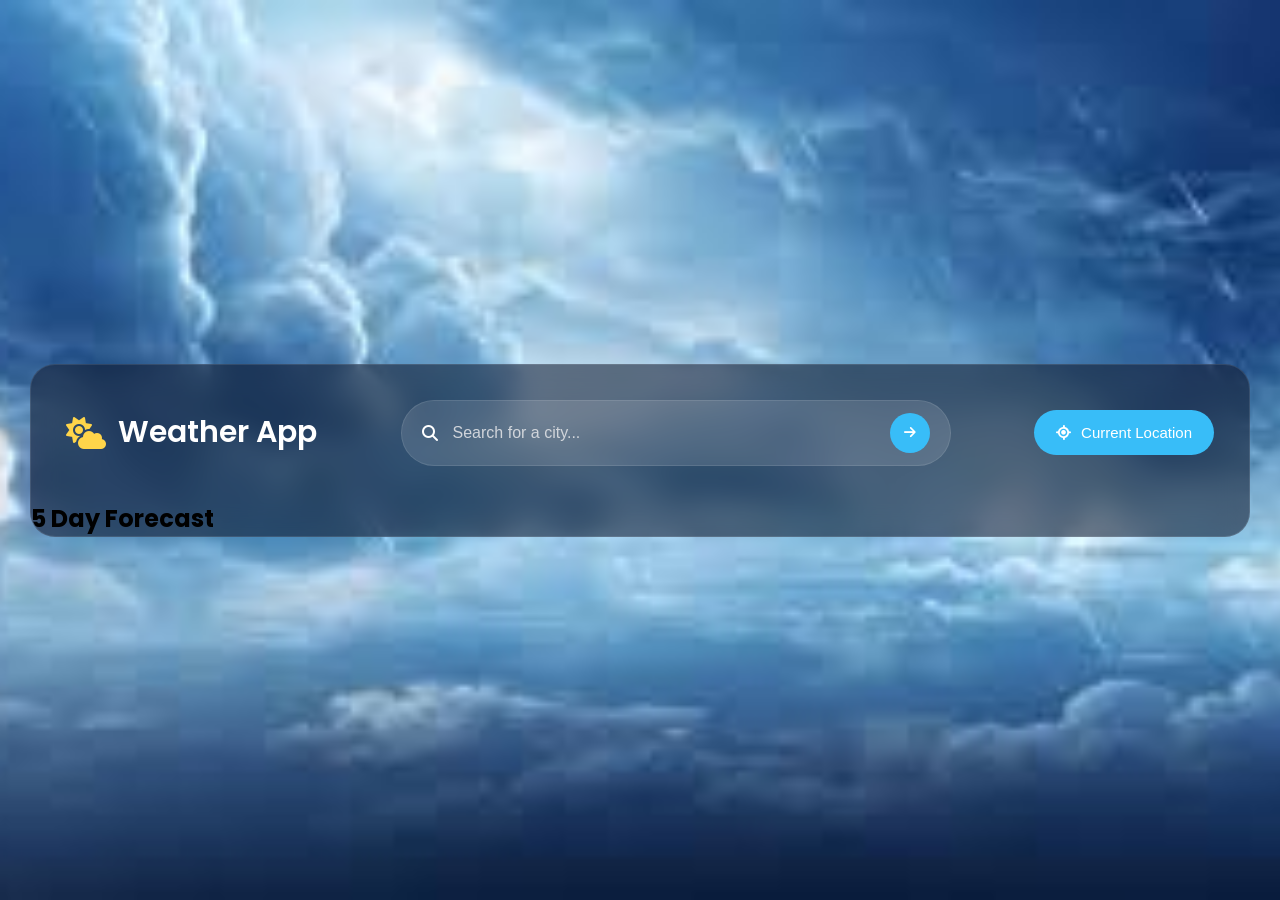
==== css/index.html @ 85463c0c "feat: build responsive navbar UI" ====
<!DOCTYPE html>
<html lang="en">

<head>
    <meta charset="UTF-8">
    <meta name="viewport" content="width=device-width, initial-scale=1.0">
    <title>Weather Application</title>

    <!-- Fonts -->
    <link rel="preconnect" href="https://fonts.googleapis.com">

    <link rel="preconnect" href="https://fonts.gstatic.com" crossorigin>

    <link href="https://fonts.googleapis.com/css2?family=Poppins:wght@300;400;500;600;700&display=swap"
        rel="stylesheet">

    <!-- Icons -->
    <link rel="stylesheet" href="https://cdnjs.cloudflare.com/ajax/libs/font-awesome/6.7.2/css/all.min.css">

    <link rel="stylesheet" href="./style.css">
    <link rel="stylesheet" href="./responsive.css">
</head>

<body>

    <div class="app">

        <!-- Hero Section -->
        <section class="hero">

            <!-- Navigation -->
            <nav class="navbar">

                <!-- Logo -->
                <div class="logo">
                    <i class="fa-solid fa-cloud-sun"></i>
                    <h2>Weather App</h2>
                </div>
                <!-- Search Box -->
                <div class="search-box">
                    <i class="fa-solid fa-magnifying-glass"></i>

                    <input type="text" placeholder="Search for a city..." id="search-input">

                    <button id="search-btn">
                        <i class="fa-solid fa-arrow-right"></i>
                    </button>
                </div>
                <!-- Current Location Button -->
                <button class="location-btn">
                    <i class="fa-solid fa-location-crosshairs"></i>
                    Current Location
                </button>
            </nav>

            <!-- Weather Content -->

            <div class="weather-content">

                <!-- Left Side -->
                <!-- City -->
                <!-- Date -->
                <!-- Temperature -->
                <!-- Weather Icon -->
                <!-- Weather Description -->
                <!-- Feels Like -->

            </div>

            <!-- Weather Details -->

            <div class="weather-details">

                <!-- Humidity -->

                <!-- Wind -->

                <!-- Pressure -->

                <!-- Visibility -->

                <!-- Sunrise -->

                <!-- Sunset -->

            </div>

        </section>

        <!-- Forecast -->

        <section class="forecast">

            <h2>5 Day Forecast</h2>

            <div class="forecast-container">

                <!-- Forecast Cards -->

            </div>

        </section>

        <!-- Footer -->

        <footer>

            <!-- Recent Searches -->

            <!-- Credits -->

        </footer>

    </div>


    <script type="module" src="/js/app.js"></script>
    <script src="/js/api.js"></script>
    <script src="/js/ui.js"></script>
    <script src="/js/utils.js"></script>

</body>

</html>
---- css/style.css ----
/* CSS Ordering

1. Reset

2. Variables

3. Body

4. App Container

5. Navbar

6. Hero Section

7. Search Bar

8. Weather Card

9. Weather Details

10. Forecast

11. Footer

12. Animations */

:root {
    --primary: #0f172a;
    --secondary: #1e293b;
    --accent: #38bdf8;
    --text: #ffffff;
    --text-light: #d1d5db;
    --card: rgba(255, 255, 255, .12);
    --border: rgba(255, 255, 255, .15);
}

* {
    margin: 0;
    padding: 0;
    box-sizing: border-box;
}

html {
    scroll-behavior: smooth;
}

body {
    font-family: 'Poppins', sans-serif;
    min-height: 100vh;
    background: url("../assets/images/default-bg.jpg");
    background-size: cover;
    background-position: center;
    display: flex;
    justify-content: center;
    align-items: center;
    padding: 30px;
}

.app{
    width:100%;
    max-width:1400px;
    background:rgba(15,23,42,.55);
    backdrop-filter:blur(14px);
    border-radius:25px;
    overflow:hidden;
    border:1px solid rgba(255,255,255,.1);
}

.hero{
    padding:35px;
}

.navbar{
    display:flex;
    justify-content:space-between;
    align-items:center;
    gap:20px;
}

.logo{
    display:flex;
    align-items:center;
    gap:12px;
    color:white;
}

.logo i{
    font-size:32px;
    color:#FFD54A;
}

.logo h2{
    font-size:30px;
    font-weight:600;
}

.search-box{
    flex:1;
    max-width:550px;
    display:flex;
    align-items:center;
    gap:15px;
    background:rgba(255,255,255,.12);
    border:1px solid rgba(255,255,255,.1);
    border-radius:50px;
    padding:12px 20px;
}

.search-box i{
    color:white;
}

.search-box input{
    flex:1;
    background:transparent;
    border:none;
    outline:none;
    color:white;
    font-size:16px;
}

.search-box input::placeholder{
    color:#d1d5db;
}

#search-btn{
    width:40px;
    height:40px;
    border-radius:50%;
    border:none;
    cursor:pointer;
    background:#38bdf8;
    color:white;
    transition:.3s;
}

#search-btn:hover{
    transform:scale(1.08);
}

.location-btn{
    border:none;
    padding:14px 22px;
    border-radius:50px;
    background:#38bdf8;
    color:white;
    font-size:15px;
    cursor:pointer;
    display:flex;
    align-items:center;
    gap:10px;
    transition:.3s;
}

.location-btn:hover{
    transform:translateY(-2px);
}
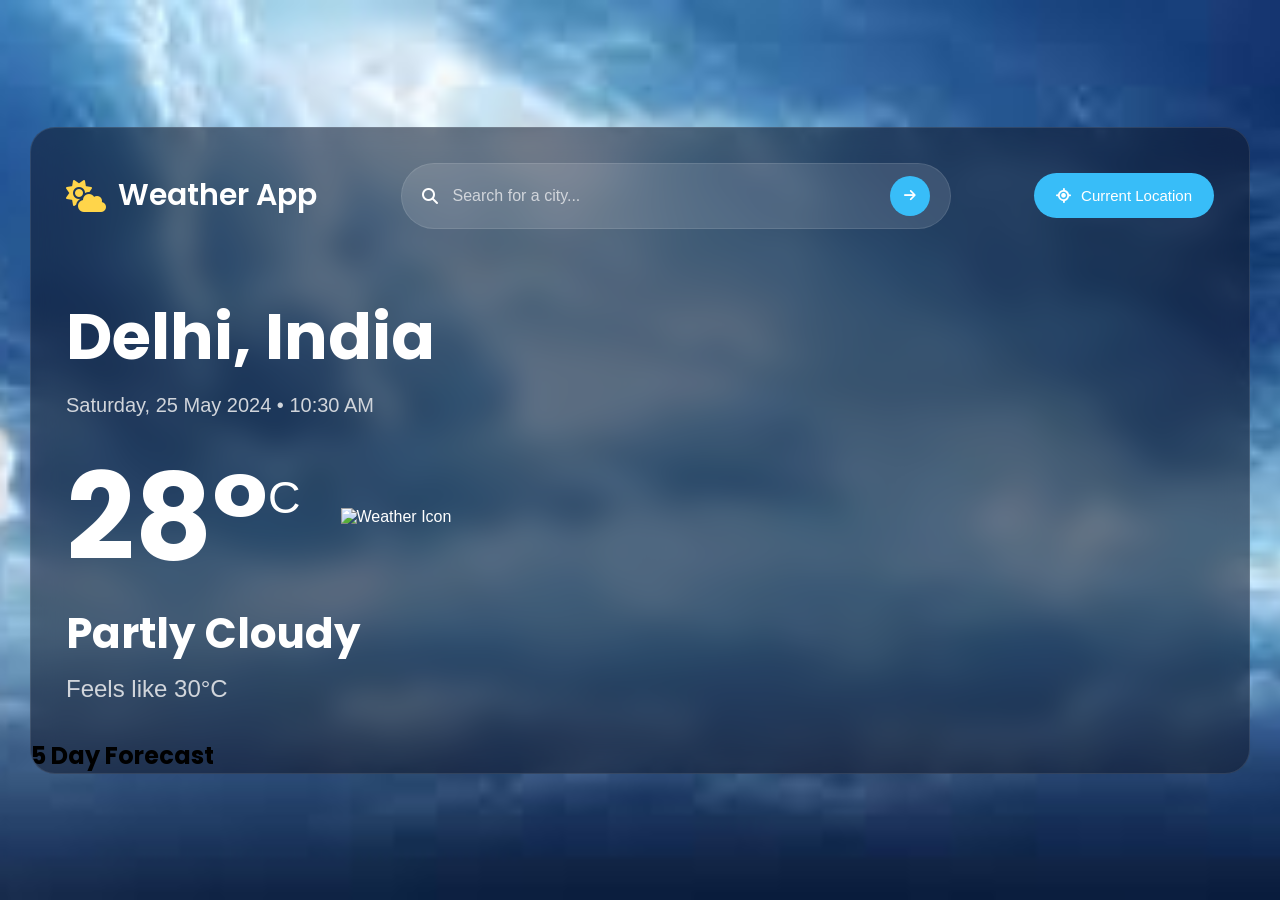
==== commit 5380e85c: "feat: biild hero weather section ui" ====
--- a/css/index.html
+++ b/css/index.html
@@ -58,19 +58,48 @@
             <div class="weather-content">
 
                 <!-- Left Side -->
-                <!-- City -->
-                <!-- Date -->
-                <!-- Temperature -->
-                <!-- Weather Icon -->
-                <!-- Weather Description -->
-                <!-- Feels Like -->
+                <div class="weather-info">
+                    <div class="city-section">
+                        <h1 id="city-name">Delhi, India</h1>
+                        <p id="current-date">
+                            Saturday, 25 May 2024 • 10:30 AM
+                        </p>
+
+                    </div>
+
+                    <!-- Temperature -->
+                    <div class="temperature-section">
+                        <div class="temperature">
+                            <h2 id="temperature">
+                                28°
+                            </h2>
+                            <span>C</span>
+
+                        </div>
+
+                        <div class="weather-icon">
+                            <img src="/assets/icons/cloud-sun.png" alt="Weather Icon" id="weather-icon">
+                        </div>
+
+                    </div>
+                    <!-- Weather Description -->
+                    <div class="weather-description">
+                        <h3 id="weather-condition">
+                            Partly Cloudy
+                        </h3>
+                        <!-- Feels Like -->
+                        <p>
+                            Feels like
+                            <span id="feels-like">30°C</span>
+                        </p>
+
+                    </div>
+                </div>
 
             </div>
 
             <!-- Weather Details -->
-
             <div class="weather-details">
-
                 <!-- Humidity -->
 
                 <!-- Wind -->
--- a/css/style.css
+++ b/css/style.css
@@ -154,4 +154,69 @@
 
 .location-btn:hover{
     transform:translateY(-2px);
-}+}
+
+.weather-content{
+    display:flex;
+    justify-content:space-between;
+    align-items:center;
+    margin-top:60px;
+}
+
+.weather-info{
+    color:white;
+}
+
+.city-section h1{
+    font-size:64px;
+    font-weight:700;
+}
+
+.city-section p{
+    margin-top:10px;
+    color:var(--text-light);
+    font-size:20px;
+}
+
+.temperature-section{
+    display:flex;
+    align-items:center;
+    gap:40px;
+    margin-top:40px;
+}
+
+.temperature{
+    display:flex;
+    align-items:flex-start;
+}
+
+.temperature h2{
+    font-size:120px;
+    line-height:1;
+    font-weight:700;
+}
+
+/* Degree symbol */
+.temperature span{
+    font-size:45px;
+    margin-top:15px;
+}
+
+.weather-icon img{
+    width:180px;
+}
+
+.weather-description{
+    margin-top:25px;
+}
+
+.weather-description h3{
+    font-size:42px;
+    margin-bottom:10px;
+}
+
+.weather-description p{
+    color:var(--text-light);
+    font-size:24px;
+}
+
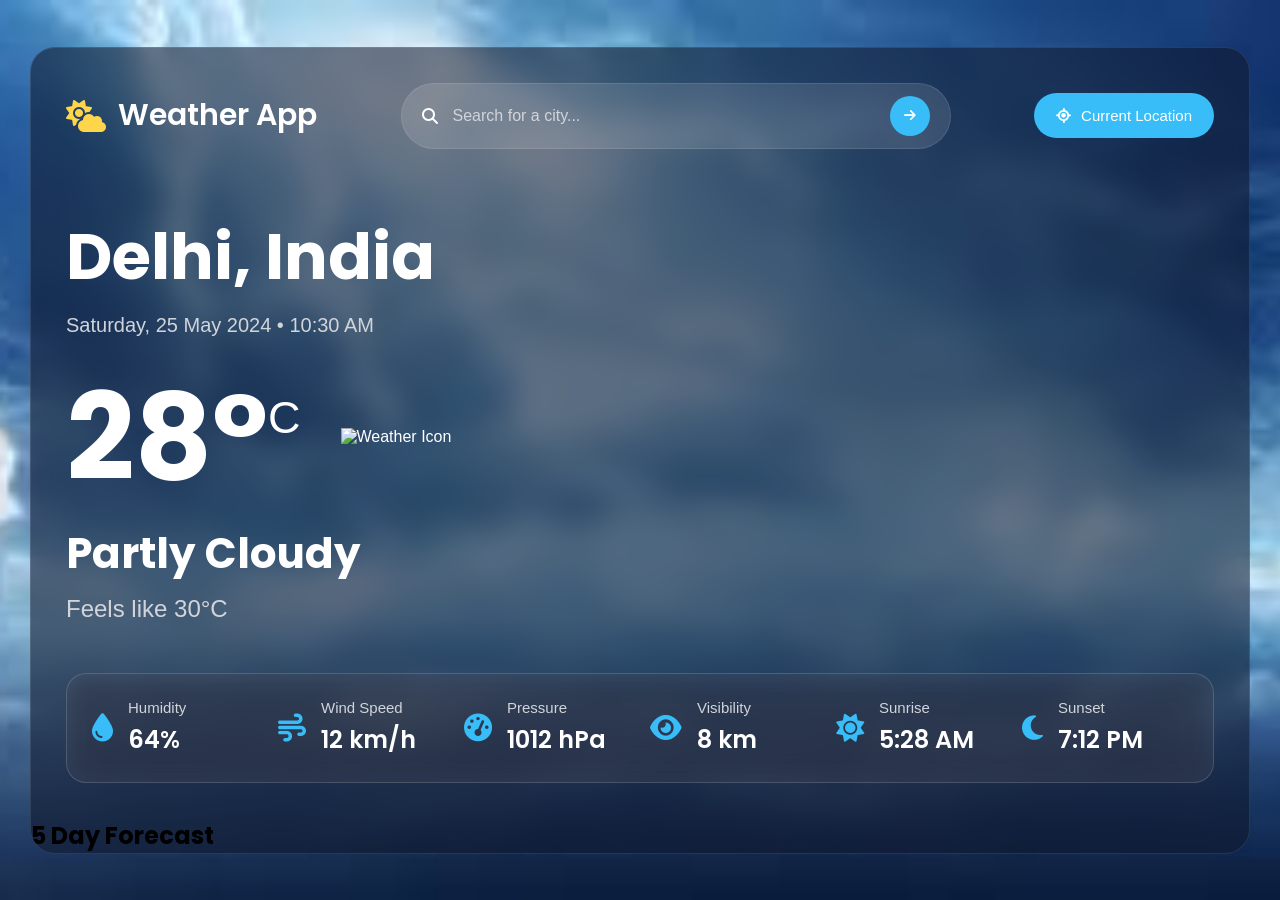
==== commit 4b9760b4: "feat: biild weather details glass card" ====
--- a/css/index.html
+++ b/css/index.html
@@ -101,16 +101,70 @@
             <!-- Weather Details -->
             <div class="weather-details">
                 <!-- Humidity -->
+                <div class="detail-card">
+                    <i class="fa-solid fa-droplet"></i>
+                    <div>
+                        <p>Humidity</p>
+                        <h3 id="humidity">64%</h3>
+                    
+                    </div>
+
+                </div>
 
                 <!-- Wind -->
+                <div class="detail-card">
+                    <i class="fa-solid fa-wind"></i>
+                    <div>
+                        <p>Wind Speed</p>
+                        <h3 id="wind-speed">12 km/h</h3>
+
+                    </div>
+
+                </div>
 
                 <!-- Pressure -->
+                <div class="detail-card">
+                    <i class="fa-solid fa-gauge-high"></i>
+                    <div>
+                        <p>Pressure</p>
+                        <h3 id="pressure">1012 hPa</h3>
+
+                    </div>
+
+                </div>
 
                 <!-- Visibility -->
+                <div class="detail-card">
+                    <i class="fa-solid fa-eye"></i>
+                    <div>
+                        <p>Visibility</p>
+                        <h3 id="visibility">8 km</h3>
+
+                    </div>
+
+                </div>
 
                 <!-- Sunrise -->
+                <div class="detail-card">
+                    <i class="fa-solid fa-sun"></i>
+                    <div>
+                        <p>Sunrise</p>
+                        <h3 id="sunrise">5:28 AM</h3>
+
+                    </div>
+
+                </div>
 
                 <!-- Sunset -->
+                <div class="detail-card">
+                    <i class="fa-solid fa-moon"></i>
+                    <div>
+                        <p>Sunset</p>
+                        <h3 id="sunset">7:12 PM</h3>
+
+                    </div>
+
+                </div>
 
             </div>
 
--- a/css/style.css
+++ b/css/style.css
@@ -220,3 +220,53 @@
     font-size:24px;
 }
 
+/* Main Card */
+
+.weather-details{
+    margin-top:50px;
+    display:grid;
+    grid-template-columns:repeat(6,1fr);
+    gap:20px;
+    background:rgba(255,255,255,.08);
+    border:1px solid rgba(255,255,255,.15);
+    backdrop-filter:blur(15px);
+    border-radius:20px;
+    padding:25px;
+}
+
+/* Each Detail Card */
+.detail-card{
+    display:flex;
+    align-items:center;
+    gap:15px;
+    color:white;
+}
+
+/* Icons */
+.detail-card i{
+    font-size:28px;
+    color:var(--accent);
+}
+
+/* Labels */
+.detail-card p{
+    font-size:15px;
+    color:var(--text-light);
+}
+
+/* Values */
+.detail-card h3{
+    margin-top:6px;
+    font-size:24px;
+    font-weight:600;
+}
+
+/* Hover Effect */
+.detail-card{
+    transition:.3s;
+}
+
+.detail-card:hover{
+    transform:translateY(-4px);
+}
+
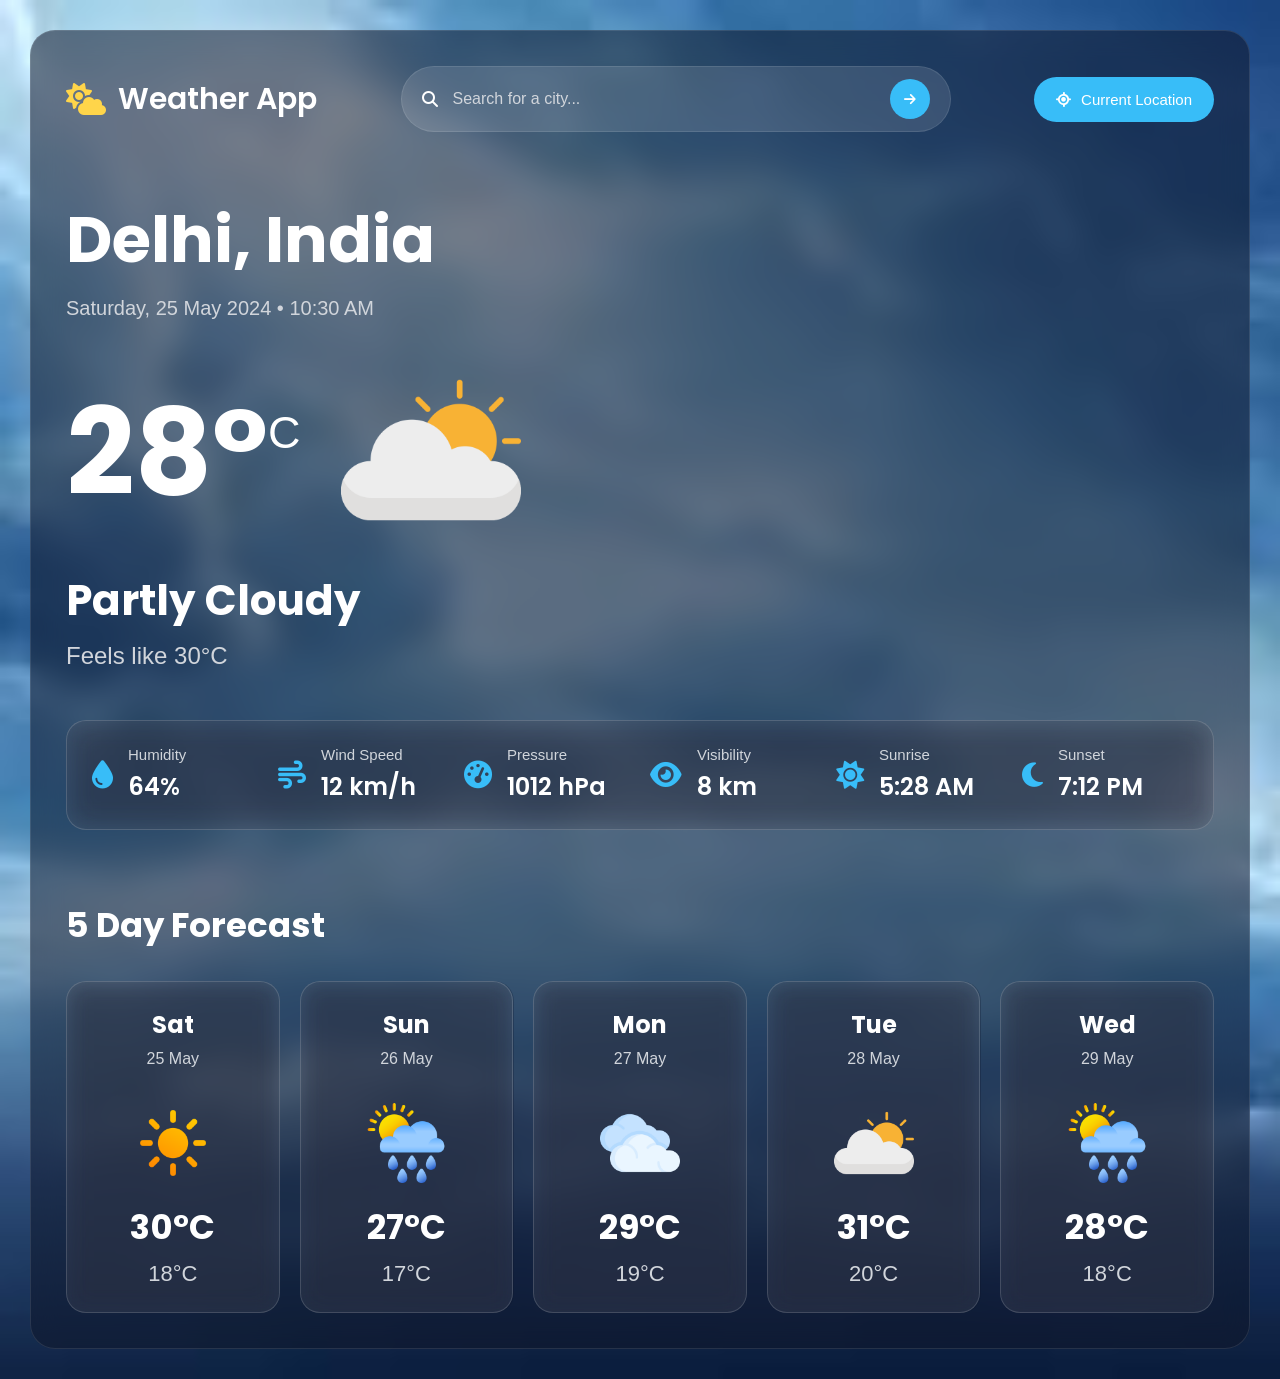
==== commit 40ecf58f: "feat: biild five day forecast section" ====
--- a/css/index.html
+++ b/css/index.html
@@ -106,7 +106,7 @@
                     <div>
                         <p>Humidity</p>
                         <h3 id="humidity">64%</h3>
-                    
+
                     </div>
 
                 </div>
@@ -173,12 +173,53 @@
         <!-- Forecast -->
 
         <section class="forecast">
-
             <h2>5 Day Forecast</h2>
 
             <div class="forecast-container">
-
+                <div class="forecast-card">
+                    <h3>Sat</h3>
+                    <p>25 May</p>
+                    <img src="/assets/icons/sunny.png" alt="Sunny">
+                    <h4>30°C</h4>
+                    <span>18°C</span>
+
+                </div>
+
+                <div class="forecast-card">
+                    <h3>Sun</h3>
+                    <p>26 May</p>
+                    <img src="/assets/icons/rain.png" alt="Rain">
+                    <h4>27°C</h4>
+                    <span>17°C</span>
+
+                </div>
+
+                <div class="forecast-card">
+                    <h3>Mon</h3>
+                    <p>27 May</p>
+                    <img src="/assets/icons/cloudy.png" alt="Cloudy">
+                    <h4>29°C</h4>
+                    <span>19°C</span>
+
+                </div>
+
+                <div class="forecast-card">
+                    <h3>Tue</h3>
+                    <p>28 May</p>
+                    <img src="/assets/icons/cloud-sun.png" alt="Partly Cloudy">
+                    <h4>31°C</h4>
+                    <span>20°C</span>
+
+                </div>
                 <!-- Forecast Cards -->
+                <div class="forecast-card">
+                    <h3>Wed</h3>
+                    <p>29 May</p>
+                    <img src="/assets/icons/rain.png" alt="Rain">
+                    <h4>28°C</h4>
+                    <span>18°C</span>
+
+                </div>
 
             </div>
 
--- a/css/style.css
+++ b/css/style.css
@@ -270,3 +270,68 @@
     transform:translateY(-4px);
 }
 
+/* Forecast Section */
+
+.forecast{
+    padding:35px;
+}
+
+.forecast h2{
+    color:white;
+    font-size:34px;
+    margin-bottom:30px;
+}
+
+.forecast-container{
+    display:grid;
+    grid-template-columns:repeat(5,1fr);
+    gap:20px;
+}
+
+.forecast-card{
+    background:rgba(255,255,255,.08);
+    border:1px solid rgba(255,255,255,.15);
+    backdrop-filter:blur(12px);
+    border-radius:20px;
+    padding:25px;
+    text-align:center;
+    color:white;
+    transition:.3s;
+}
+
+/* Hover Effect */
+.forecast-card:hover{
+    transform:translateY(-8px);
+    background:rgba(255,255,255,.12);
+}
+
+/* Day */
+.forecast-card h3{
+    font-size:24px;
+    margin-bottom:8px;
+}
+
+/* Date */
+.forecast-card p{
+    color:var(--text-light);
+    margin-bottom:20px;
+}
+
+/* Icon */
+.forecast-card img{
+    width:80px;
+    margin:15px 0;
+}
+
+/* Temperature */
+.forecast-card h4{
+    font-size:34px;
+    margin-bottom:8px;
+}
+
+/* Minimum Temperature */
+.forecast-card span{
+    color:var(--text-light);
+    font-size:22px;
+}
+
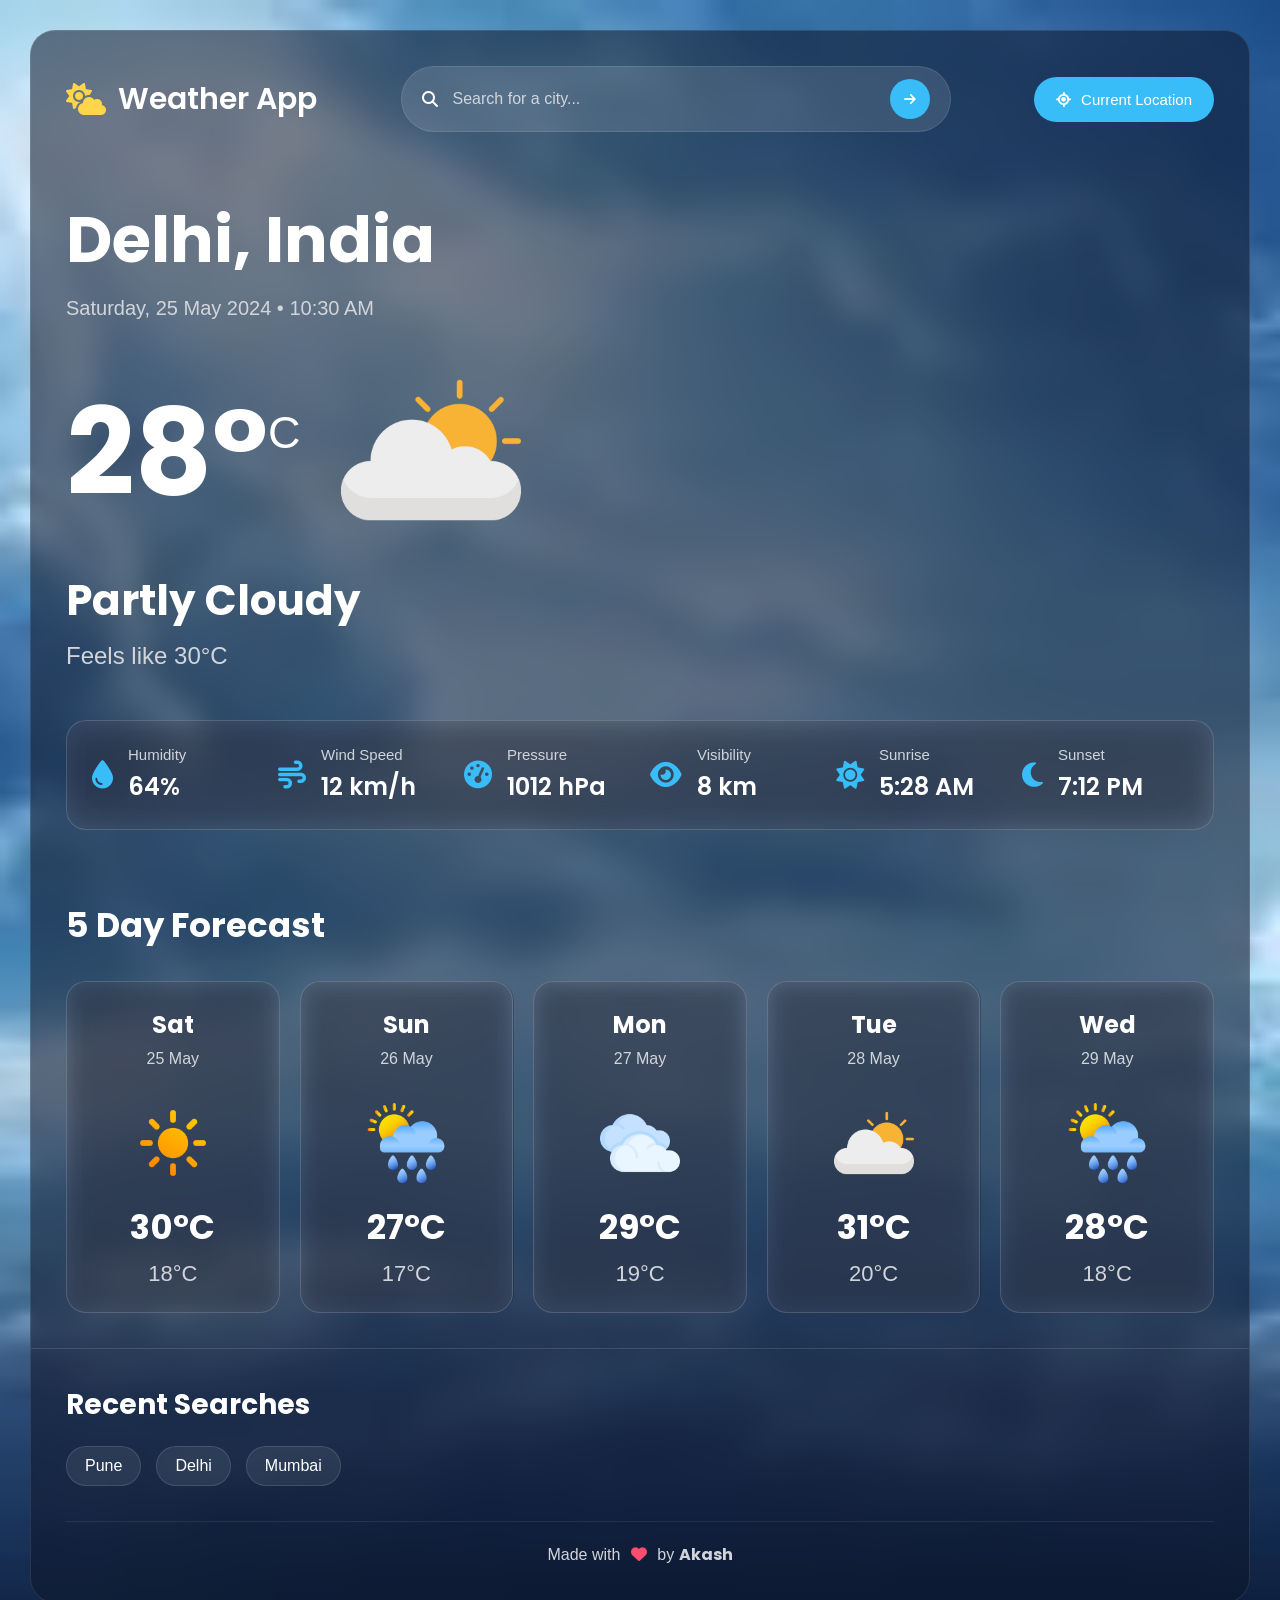
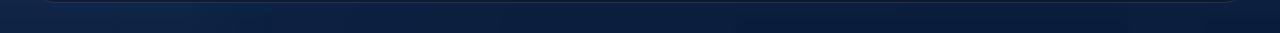
==== commit 556b6e50: "feat: build footer with recent searches" ====
--- a/css/index.html
+++ b/css/index.html
@@ -227,12 +227,29 @@
 
         <!-- Footer -->
 
-        <footer>
+        <footer class="footer">
 
             <!-- Recent Searches -->
-
+            <div class="recent-searches">
+                <h3>Recent Searches</h3>
+
+                <div class="search-history" id="search-history">
+                    <span class="history-item">Pune</span>
+                    <span class="history-item">Delhi</span>
+                    <span class="history-item">Mumbai</span>
+
+                </div>
+
+            </div>
             <!-- Credits -->
-
+            <div class="footer-bottom">
+                <p>
+                    Made with
+                    <i class="fa-solid fa-heart"></i>
+                    by <strong>Akash</strong>
+                </p>
+
+            </div>
         </footer>
 
     </div>
--- a/css/style.css
+++ b/css/style.css
@@ -335,3 +335,63 @@
     font-size:22px;
 }
 
+/* Footer Section */
+
+.footer{
+    padding:35px;
+    border-top:1px solid rgba(255,255,255,.12);
+}
+
+/* Recent Searches */
+.recent-searches h3{
+    color:white;
+    font-size:28px;
+    margin-bottom:20px;
+}
+
+/* Search History Container */
+.search-history{
+    display:flex;
+    flex-wrap:wrap;
+    gap:15px;
+}
+
+/* Search Chips */
+.history-item{
+    padding:10px 18px;
+    background:rgba(255,255,255,.08);
+    border:1px solid rgba(255,255,255,.12);
+    border-radius:30px;
+    color:var(--text);
+    cursor:pointer;
+    transition:.3s;
+}
+
+/* Hover Effect */
+.history-item:hover{
+    background:var(--accent);
+    transform:translateY(-3px);
+}
+
+/* Bootom Footer Section */
+.footer-bottom{
+    margin-top:35px;
+    padding-top:20px;
+    border-top:1px solid rgba(255,255,255,.08);
+    display:flex;
+    justify-content:center;
+    align-items:center;
+}
+
+/* Footer Text */
+.footer-bottom p{
+    color:var(--text-light);
+    font-size:16px;
+}
+
+/* Heart Icon */
+.footer-bottom i{
+    color:#ff4d6d;
+    margin:0 6px;
+}
+
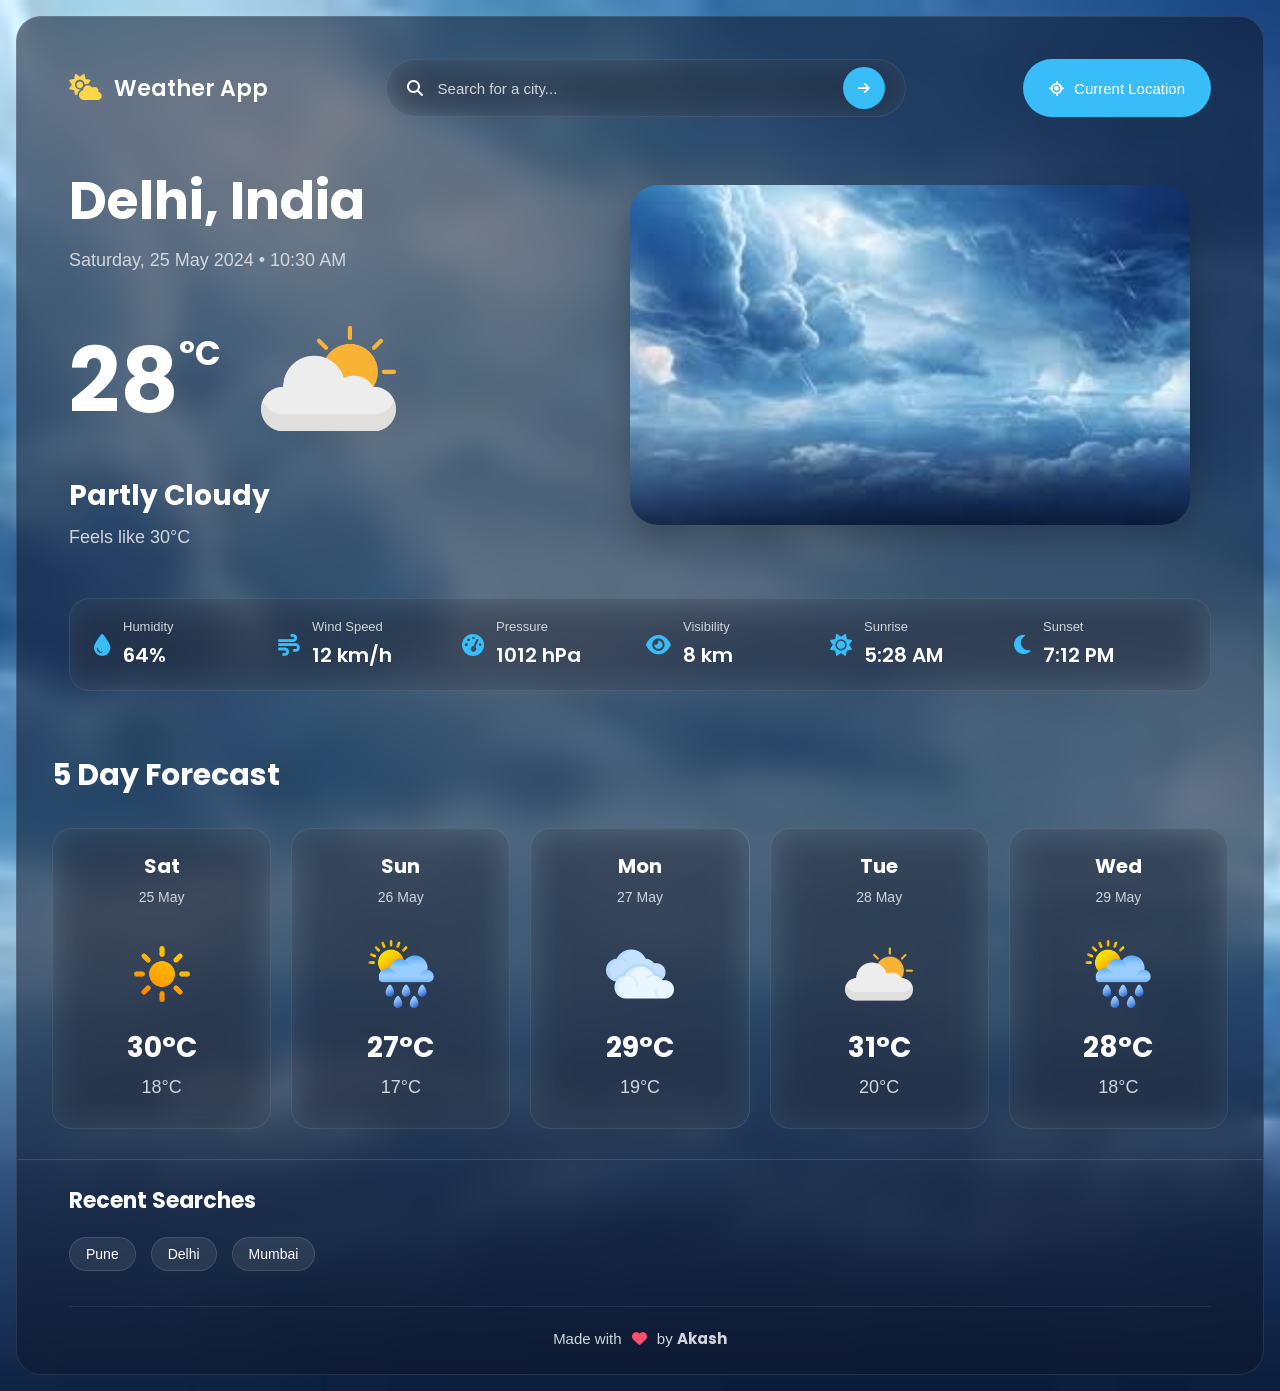
==== commit 127d8d5f: "resolved ui issues by making mathcing to designed ui" ====
--- a/css/index.html
+++ b/css/index.html
@@ -71,9 +71,8 @@
                     <div class="temperature-section">
                         <div class="temperature">
                             <h2 id="temperature">
-                                28°
+                                28<span>°C</span>
                             </h2>
-                            <span>C</span>
 
                         </div>
 
@@ -96,6 +95,10 @@
                     </div>
                 </div>
 
+                <div class="hero-image">
+                    <img src="/assets/images/default-bg.jpg" alt="City Image">
+                </div>
+
             </div>
 
             <!-- Weather Details -->
--- a/css/style.css
+++ b/css/style.css
@@ -53,12 +53,12 @@
     display: flex;
     justify-content: center;
     align-items: center;
-    padding: 30px;
+    padding: 16px;
 }
 
 .app{
     width:100%;
-    max-width:1400px;
+    max-width:1350px;
     background:rgba(15,23,42,.55);
     backdrop-filter:blur(14px);
     border-radius:25px;
@@ -67,7 +67,7 @@
 }
 
 .hero{
-    padding:35px;
+    padding:42px 52px;
 }
 
 .navbar{
@@ -85,25 +85,27 @@
 }
 
 .logo i{
-    font-size:32px;
+    font-size:26px;
     color:#FFD54A;
 }
 
 .logo h2{
-    font-size:30px;
+    font-size:22px;
     font-weight:600;
 }
 
 .search-box{
     flex:1;
-    max-width:550px;
+    max-width:520px;
     display:flex;
     align-items:center;
     gap:15px;
-    background:rgba(255,255,255,.12);
-    border:1px solid rgba(255,255,255,.1);
+    background:rgba(255,255,255,.06);
+    backdrop-filter: blur(18px);
+    border:1px solid rgba(255,255,255,.08);
     border-radius:50px;
-    padding:12px 20px;
+    padding:0 20px;
+    height: 58px;
 }
 
 .search-box i{
@@ -116,7 +118,7 @@
     border:none;
     outline:none;
     color:white;
-    font-size:16px;
+    font-size:15px;
 }
 
 .search-box input::placeholder{
@@ -124,8 +126,8 @@
 }
 
 #search-btn{
-    width:40px;
-    height:40px;
+    width:42px;
+    height:42px;
     border-radius:50%;
     border:none;
     cursor:pointer;
@@ -140,11 +142,13 @@
 
 .location-btn{
     border:none;
-    padding:14px 22px;
+    height: 58px;
+    padding:0 26px;
     border-radius:50px;
     background:#38bdf8;
     color:white;
     font-size:15px;
+    font-weight: 500;
     cursor:pointer;
     display:flex;
     align-items:center;
@@ -156,26 +160,48 @@
     transform:translateY(-2px);
 }
 
+/* Hero Section */
+
 .weather-content{
     display:flex;
     justify-content:space-between;
     align-items:center;
-    margin-top:60px;
+    margin-top:45px;
+    gap:60px;
+}
+
+/* Hero Image (Nearby Place) */
+.hero-image{
+    flex:1;
+    display:flex;
+    justify-content:center;
+    align-items:center;
+}
+
+.hero-image img{
+    width:100%;
+    max-width:560px;
+    height:340px;
+    object-fit:cover;
+    border-radius:28px;
+    box-shadow:0 15px 35px rgba(0,0,0,.25);
 }
 
 .weather-info{
     color:white;
+    width: 480px;
+    flex-shrink: 0;
 }
 
 .city-section h1{
-    font-size:64px;
+    font-size:52px;
     font-weight:700;
 }
 
 .city-section p{
     margin-top:10px;
     color:var(--text-light);
-    font-size:20px;
+    font-size:18px;
 }
 
 .temperature-section{
@@ -191,19 +217,20 @@
 }
 
 .temperature h2{
-    font-size:120px;
+    font-size:90px;
     line-height:1;
     font-weight:700;
 }
 
 /* Degree symbol */
 .temperature span{
-    font-size:45px;
+    font-size:34px;
     margin-top:15px;
+    vertical-align: top;
 }
 
 .weather-icon img{
-    width:180px;
+    width:135px;
 }
 
 .weather-description{
@@ -211,13 +238,13 @@
 }
 
 .weather-description h3{
-    font-size:42px;
+    font-size:28px;
     margin-bottom:10px;
 }
 
 .weather-description p{
     color:var(--text-light);
-    font-size:24px;
+    font-size:18px;
 }
 
 /* Main Card */
@@ -226,38 +253,38 @@
     margin-top:50px;
     display:grid;
     grid-template-columns:repeat(6,1fr);
-    gap:20px;
-    background:rgba(255,255,255,.08);
-    border:1px solid rgba(255,255,255,.15);
-    backdrop-filter:blur(15px);
+    gap:12px;
+    background:rgba(255,255,255,.06);
+    border:1px solid rgba(255,255,255,.08);
+    backdrop-filter:blur(18px);
     border-radius:20px;
-    padding:25px;
+    padding:20px 24px;
 }
 
 /* Each Detail Card */
 .detail-card{
     display:flex;
     align-items:center;
-    gap:15px;
+    gap:12px;
     color:white;
 }
 
 /* Icons */
 .detail-card i{
-    font-size:28px;
+    font-size:22px;
     color:var(--accent);
 }
 
 /* Labels */
 .detail-card p{
-    font-size:15px;
+    font-size:13px;
     color:var(--text-light);
 }
 
 /* Values */
 .detail-card h3{
     margin-top:6px;
-    font-size:24px;
+    font-size:20px;
     font-weight:600;
 }
 
@@ -273,12 +300,12 @@
 /* Forecast Section */
 
 .forecast{
-    padding:35px;
+    padding:20px 35px 30px;
 }
 
 .forecast h2{
     color:white;
-    font-size:34px;
+    font-size:30px;
     margin-bottom:30px;
 }
 
@@ -289,14 +316,15 @@
 }
 
 .forecast-card{
-    background:rgba(255,255,255,.08);
-    border:1px solid rgba(255,255,255,.15);
-    backdrop-filter:blur(12px);
+    background:rgba(255,255,255,.06);
+    border:1px solid rgba(255,255,255,.08);
+    backdrop-filter:blur(18px);
     border-radius:20px;
-    padding:25px;
+    padding:22px 52px 30px;
     text-align:center;
     color:white;
     transition:.3s;
+    min-height: 240px;
 }
 
 /* Hover Effect */
@@ -307,7 +335,7 @@
 
 /* Day */
 .forecast-card h3{
-    font-size:24px;
+    font-size:20px;
     margin-bottom:8px;
 }
 
@@ -315,37 +343,38 @@
 .forecast-card p{
     color:var(--text-light);
     margin-bottom:20px;
+    font-size:14px;
 }
 
 /* Icon */
 .forecast-card img{
-    width:80px;
+    width:68px;
     margin:15px 0;
 }
 
 /* Temperature */
 .forecast-card h4{
-    font-size:34px;
+    font-size:28px;
     margin-bottom:8px;
 }
 
 /* Minimum Temperature */
 .forecast-card span{
     color:var(--text-light);
-    font-size:22px;
+    font-size:18px;
 }
 
 /* Footer Section */
 
 .footer{
-    padding:35px;
+    padding:24px 52px;
     border-top:1px solid rgba(255,255,255,.12);
 }
 
 /* Recent Searches */
 .recent-searches h3{
     color:white;
-    font-size:28px;
+    font-size:22px;
     margin-bottom:20px;
 }
 
@@ -358,7 +387,8 @@
 
 /* Search Chips */
 .history-item{
-    padding:10px 18px;
+    padding:8px 16px;
+    font-size: 14px;
     background:rgba(255,255,255,.08);
     border:1px solid rgba(255,255,255,.12);
     border-radius:30px;
@@ -386,7 +416,7 @@
 /* Footer Text */
 .footer-bottom p{
     color:var(--text-light);
-    font-size:16px;
+    font-size:15px;
 }
 
 /* Heart Icon */
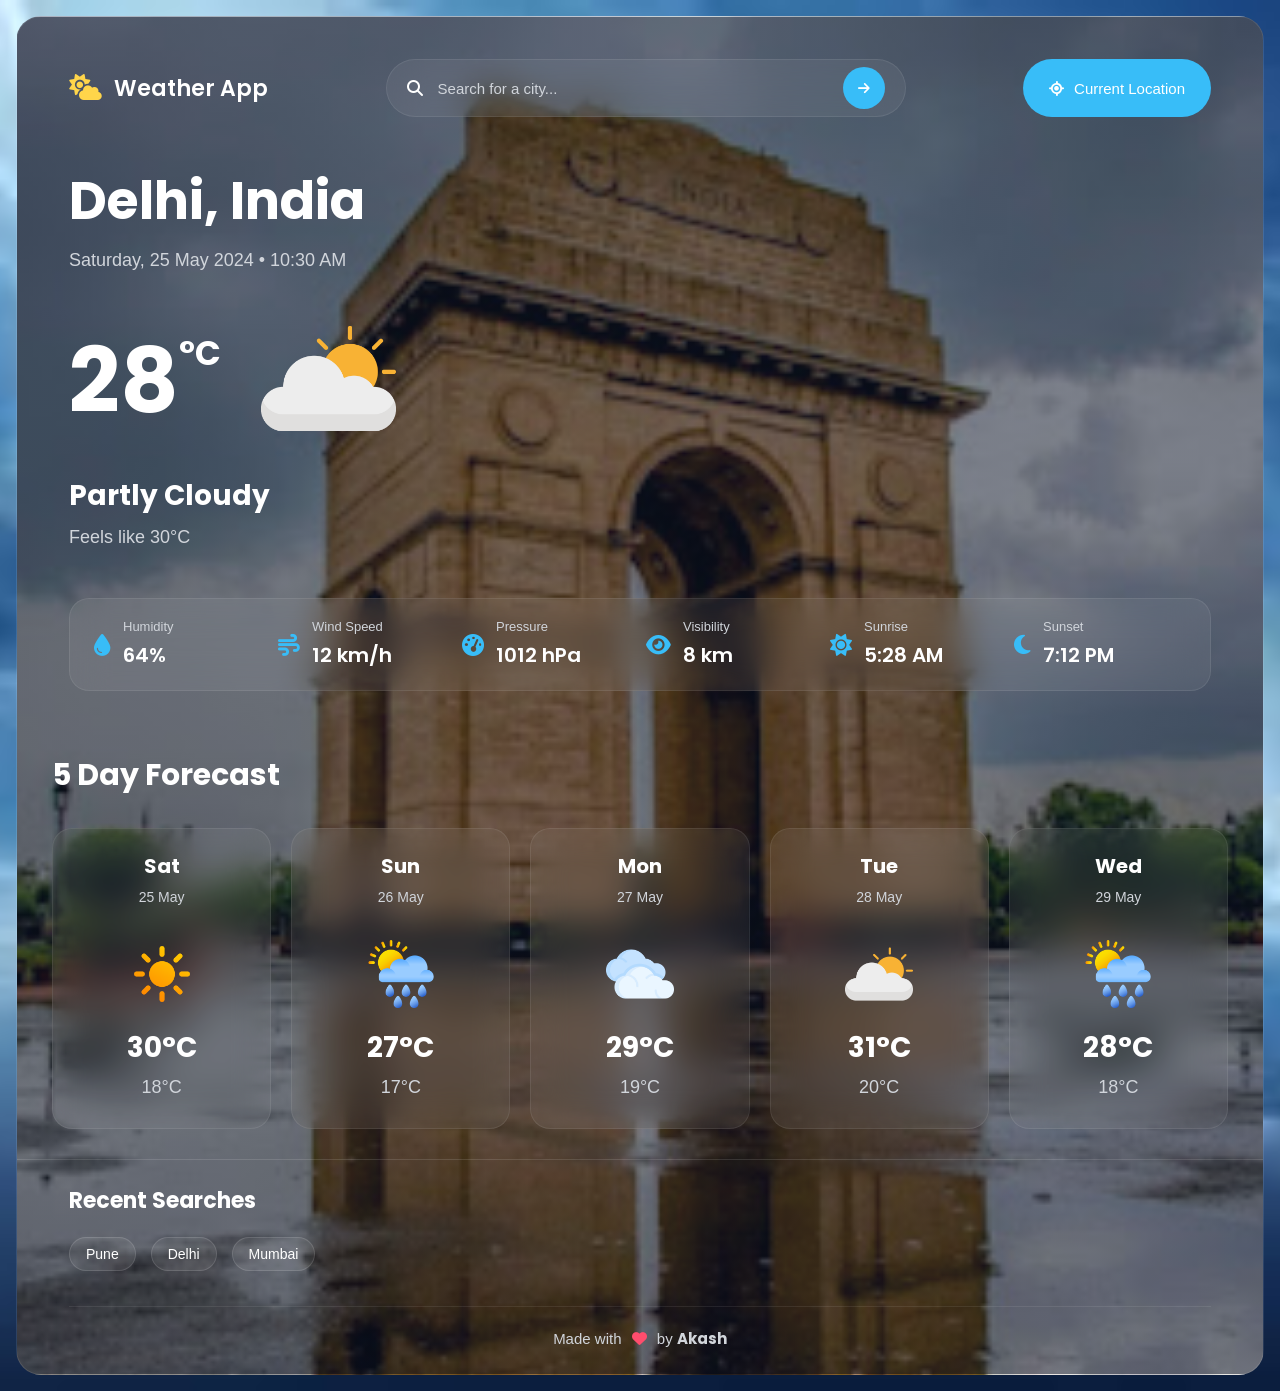
==== commit 1aa43bed: "feat: build responsive ui" ====
--- a/css/index.html
+++ b/css/index.html
@@ -17,8 +17,8 @@
     <!-- Icons -->
     <link rel="stylesheet" href="https://cdnjs.cloudflare.com/ajax/libs/font-awesome/6.7.2/css/all.min.css">
 
-    <link rel="stylesheet" href="./style.css">
-    <link rel="stylesheet" href="./responsive.css">
+    <link rel="stylesheet" href="/css/style.css">
+    <link rel="stylesheet" href="/css/responsive.css">
 </head>
 
 <body>
@@ -95,10 +95,6 @@
                     </div>
                 </div>
 
-                <div class="hero-image">
-                    <img src="/assets/images/default-bg.jpg" alt="City Image">
-                </div>
-
             </div>
 
             <!-- Weather Details -->
@@ -180,47 +176,74 @@
 
             <div class="forecast-container">
                 <div class="forecast-card">
-                    <h3>Sat</h3>
-                    <p>25 May</p>
+
+                    <div class="forecast-date">
+                        <h3>Sat</h3>
+                        <p>25 May</p>
+                    </div>
+
                     <img src="/assets/icons/sunny.png" alt="Sunny">
-                    <h4>30°C</h4>
-                    <span>18°C</span>
-
-                </div>
-
-                <div class="forecast-card">
-                    <h3>Sun</h3>
-                    <p>26 May</p>
+
+                    <div class="forecast-temp">
+                        <h4>30°C</h4>
+                        <span>18°C</span>
+                    </div>
+
+                </div>
+
+                <div class="forecast-card">
+                    <div class="forecast-date">
+                        <h3>Sun</h3>
+                        <p>26 May</p>
+                    </div>
                     <img src="/assets/icons/rain.png" alt="Rain">
-                    <h4>27°C</h4>
-                    <span>17°C</span>
-
-                </div>
-
-                <div class="forecast-card">
-                    <h3>Mon</h3>
-                    <p>27 May</p>
+
+                    <div class="forecast-temp">
+                        <h4>27°C</h4>
+                        <span>17°C</span>
+                    </div>
+
+                </div>
+
+                <div class="forecast-card">
+                    <div class="forecast-date">
+                        <h3>Mon</h3>
+                        <p>27 May</p>
+                    </div>
                     <img src="/assets/icons/cloudy.png" alt="Cloudy">
-                    <h4>29°C</h4>
-                    <span>19°C</span>
-
-                </div>
-
-                <div class="forecast-card">
-                    <h3>Tue</h3>
-                    <p>28 May</p>
+
+                    <div class="forecast-temp">
+                        <h4>29°C</h4>
+                        <span>19°C</span>
+                    </div>
+
+                </div>
+
+                <div class="forecast-card">
+                    <div class="forecast-date">
+                        <h3>Tue</h3>
+                        <p>28 May</p>
+                    </div>
                     <img src="/assets/icons/cloud-sun.png" alt="Partly Cloudy">
-                    <h4>31°C</h4>
-                    <span>20°C</span>
+
+                    <div class="forecast-temp">
+                        <h4>31°C</h4>
+                        <span>20°C</span>
+                    </div>
 
                 </div>
                 <!-- Forecast Cards -->
                 <div class="forecast-card">
-                    <h3>Wed</h3>
-                    <p>29 May</p>
+                    <div class="forecast-date">
+                        <h3>Wed</h3>
+                        <p>29 May</p>
+                    </div>
                     <img src="/assets/icons/rain.png" alt="Rain">
-                    <h4>28°C</h4>
-                    <span>18°C</span>
+
+                    <div class="forecast-temp">
+                        <h4>28°C</h4>
+                        <span>18°C</span>
+                    </div>
 
                 </div>
 
--- a/css/style.css
+++ b/css/style.css
@@ -56,11 +56,22 @@
     padding: 16px;
 }
 
+/* App section with nearby bg image */
 .app{
     width:100%;
     max-width:1350px;
-    background:rgba(15,23,42,.55);
-    backdrop-filter:blur(14px);
+
+    background:
+        linear-gradient(
+            rgba(15,23,42,.55),
+            rgba(15,23,42,.55)
+        ),
+        url("../assets/images/india-gate.jpg");
+
+    background-size:cover;
+    background-position:center;
+    background-repeat:no-repeat;
+
     border-radius:25px;
     overflow:hidden;
     border:1px solid rgba(255,255,255,.1);
@@ -163,28 +174,10 @@
 /* Hero Section */
 
 .weather-content{
-    display:flex;
-    justify-content:space-between;
-    align-items:center;
     margin-top:45px;
-    gap:60px;
-}
-
-/* Hero Image (Nearby Place) */
-.hero-image{
-    flex:1;
-    display:flex;
-    justify-content:center;
-    align-items:center;
-}
-
-.hero-image img{
-    width:100%;
-    max-width:560px;
-    height:340px;
-    object-fit:cover;
-    border-radius:28px;
-    box-shadow:0 15px 35px rgba(0,0,0,.25);
+    min-height:360px;
+    display:flex;
+    align-items:center;
 }
 
 .weather-info{
@@ -301,6 +294,7 @@
 
 .forecast{
     padding:20px 35px 30px;
+    background:transparent;
 }
 
 .forecast h2{
@@ -331,6 +325,18 @@
 .forecast-card:hover{
     transform:translateY(-8px);
     background:rgba(255,255,255,.12);
+}
+
+.forecast-date{
+    display:flex;
+    flex-direction:column;
+    align-items:center;
+}
+
+.forecast-temp{
+    display:flex;
+    flex-direction:column;
+    align-items:center;
 }
 
 /* Day */
--- a/css/responsive.css
+++ b/css/responsive.css
@@ -0,0 +1,293 @@
+/* ===================================================
+   Laptop (1200px)
+=================================================== */
+@media (max-width:1200px){
+
+    .hero,
+    .footer{
+        padding:35px;
+    }
+
+    .weather-content{
+        gap:40px;
+    }
+
+    .weather-info{
+        width:430px;
+    }
+
+    .city-section h1{
+        font-size:46px;
+    }
+
+    .temperature h2{
+        font-size:80px;
+    }
+
+    .weather-details{
+        grid-template-columns:repeat(3,1fr);
+        gap:20px;
+    }
+
+    .forecast-container{
+        grid-template-columns:repeat(3,1fr);
+    }
+}
+
+/* ===================================================
+   Tablet (992px)
+=================================================== */
+
+@media (max-width:992px){
+
+    .hero{
+        padding:30px;
+    }
+
+    .navbar{
+        flex-wrap:wrap;
+        justify-content:center;
+    }
+
+    .logo{
+        width:100%;
+        justify-content:center;
+    }
+
+    .search-box{
+        order:2;
+        max-width:100%;
+    }
+
+    .location-btn{
+        order:3;
+    }
+
+    .weather-content{
+        flex-direction:column;
+        text-align:center;
+    }
+
+    .weather-info{
+        width:100%;
+    }
+
+    .temperature-section{
+        justify-content:center;
+    }
+
+    .weather-details{
+        grid-template-columns:repeat(2,1fr);
+    }
+
+    .forecast-container{
+        grid-template-columns:repeat(2,1fr);
+    }
+}
+
+/* ===================================================
+   Large Mobile (768px)
+=================================================== */
+
+@media (max-width:768px){
+
+    .hero,
+    .forecast,
+    .footer{
+        padding:25px;
+    }
+
+    .navbar{
+        gap:15px;
+    }
+
+    .search-box{
+        width:100%;
+    }
+
+    .location-btn{
+        width:100%;
+        justify-content:center;
+    }
+
+    .city-section h1{
+        font-size:40px;
+    }
+
+    .city-section p{
+        font-size:16px;
+    }
+
+    .temperature h2{
+        font-size:72px;
+    }
+
+    .weather-icon img{
+        width:110px;
+    }
+
+    .weather-description h3{
+        font-size:24px;
+    }
+
+    /* Weather Details */
+
+    .weather-details{
+        grid-template-columns:repeat(3,1fr);
+        gap:14px;
+        padding:18px;
+    }
+
+    .detail-card{
+        flex-direction:column;
+        justify-content:center;
+        text-align:center;
+        gap:8px;
+        padding:12px 6px;
+    }
+
+    .detail-card h3{
+        font-size:18px;
+    }
+
+    .detail-card p{
+        font-size:12px;
+    }
+
+    /* Forecast */
+
+    .forecast-container{
+        display:flex;
+        flex-direction:column;
+        gap:12px;
+    }
+
+    .forecast-card{
+        display:flex;
+        justify-content:space-between;
+        align-items:center;
+
+        min-height:auto;
+        padding:18px 20px;
+
+        text-align:left;
+    }
+
+    .forecast-date{
+        align-items:flex-start;
+    }
+
+    .forecast-temp{
+        align-items:flex-end;
+    }
+
+    .forecast-card img{
+        width:46px;
+        margin:0;
+    }
+
+    .forecast-card h3,
+    .forecast-card p,
+    .forecast-card h4,
+    .forecast-card span{
+        margin:0;
+    }
+
+}
+
+/* ===================================================
+   Small Mobile (576px)
+=================================================== */
+
+@media (max-width:576px){
+
+    body{
+        padding:8px;
+    }
+
+    .app{
+        border-radius:18px;
+    }
+
+    .hero,
+    .forecast,
+    .footer{
+        padding:20px;
+    }
+
+    .logo h2{
+        font-size:20px;
+    }
+
+    .search-box{
+        height:52px;
+    }
+
+    .location-btn{
+        height:52px;
+        font-size:14px;
+    }
+
+    .city-section h1{
+        font-size:34px;
+    }
+
+    .temperature-section{
+        flex-direction:column;
+        gap:15px;
+    }
+
+    .temperature h2{
+        font-size:60px;
+    }
+
+    .temperature span{
+        font-size:24px;
+    }
+
+    .weather-icon img{
+        width:90px;
+    }
+
+    .weather-details{
+        grid-template-columns:repeat(2,1fr);
+    }
+
+    .detail-card h3{
+        font-size:16px;
+    }
+
+    .detail-card p{
+        font-size:11px;
+    }
+
+    .forecast-card{
+        padding:16px;
+    }
+
+    .forecast-card img{
+        width:40px;
+    }
+
+    .forecast-card h3{
+        font-size:17px;
+    }
+
+    .forecast-card p{
+        font-size:12px;
+    }
+
+    .forecast-card h4{
+        font-size:22px;
+    }
+
+    .forecast-card span{
+        font-size:15px;
+    }
+
+    .footer-bottom{
+        text-align:center;
+    }
+
+}
+
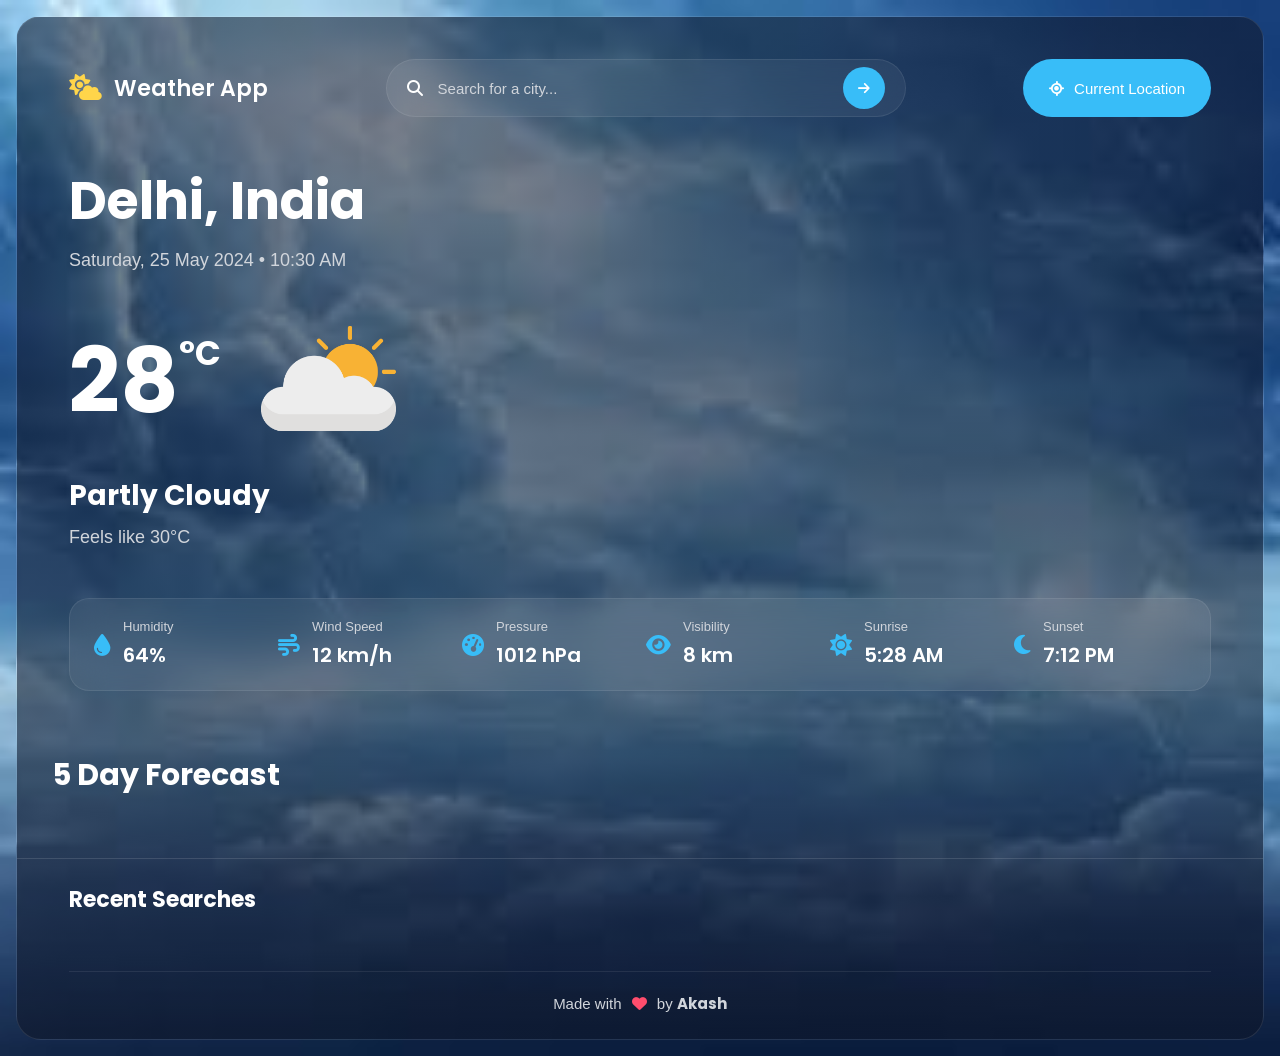
==== commit 7ffde171: "feat: build auto nearby background image" ====
--- a/css/index.html
+++ b/css/index.html
@@ -26,7 +26,7 @@
     <div class="app">
 
         <!-- Hero Section -->
-        <section class="hero">
+        <section class="hero" id="hero">
 
             <!-- Navigation -->
             <nav class="navbar">
@@ -38,13 +38,18 @@
                 </div>
                 <!-- Search Box -->
                 <div class="search-box">
+
                     <i class="fa-solid fa-magnifying-glass"></i>
 
-                    <input type="text" placeholder="Search for a city..." id="search-input">
+                    <input type="text" id="search-input" placeholder="Search for a city..." autocomplete="off">
 
                     <button id="search-btn">
                         <i class="fa-solid fa-arrow-right"></i>
                     </button>
+
+                    <div id="suggestions" class="suggestions">
+                    </div>
+
                 </div>
                 <!-- Current Location Button -->
                 <button class="location-btn">
@@ -174,78 +179,7 @@
         <section class="forecast">
             <h2>5 Day Forecast</h2>
 
-            <div class="forecast-container">
-                <div class="forecast-card">
-
-                    <div class="forecast-date">
-                        <h3>Sat</h3>
-                        <p>25 May</p>
-                    </div>
-
-                    <img src="/assets/icons/sunny.png" alt="Sunny">
-
-                    <div class="forecast-temp">
-                        <h4>30°C</h4>
-                        <span>18°C</span>
-                    </div>
-
-                </div>
-
-                <div class="forecast-card">
-                    <div class="forecast-date">
-                        <h3>Sun</h3>
-                        <p>26 May</p>
-                    </div>
-                    <img src="/assets/icons/rain.png" alt="Rain">
-
-                    <div class="forecast-temp">
-                        <h4>27°C</h4>
-                        <span>17°C</span>
-                    </div>
-
-                </div>
-
-                <div class="forecast-card">
-                    <div class="forecast-date">
-                        <h3>Mon</h3>
-                        <p>27 May</p>
-                    </div>
-                    <img src="/assets/icons/cloudy.png" alt="Cloudy">
-
-                    <div class="forecast-temp">
-                        <h4>29°C</h4>
-                        <span>19°C</span>
-                    </div>
-
-                </div>
-
-                <div class="forecast-card">
-                    <div class="forecast-date">
-                        <h3>Tue</h3>
-                        <p>28 May</p>
-                    </div>
-                    <img src="/assets/icons/cloud-sun.png" alt="Partly Cloudy">
-
-                    <div class="forecast-temp">
-                        <h4>31°C</h4>
-                        <span>20°C</span>
-                    </div>
-
-                </div>
-                <!-- Forecast Cards -->
-                <div class="forecast-card">
-                    <div class="forecast-date">
-                        <h3>Wed</h3>
-                        <p>29 May</p>
-                    </div>
-                    <img src="/assets/icons/rain.png" alt="Rain">
-
-                    <div class="forecast-temp">
-                        <h4>28°C</h4>
-                        <span>18°C</span>
-                    </div>
-
-                </div>
+            <div class="forecast-container" id="forecast-container">
 
             </div>
 
@@ -282,10 +216,6 @@
 
 
     <script type="module" src="/js/app.js"></script>
-    <script src="/js/api.js"></script>
-    <script src="/js/ui.js"></script>
-    <script src="/js/utils.js"></script>
-
 </body>
 
 </html>
--- a/css/style.css
+++ b/css/style.css
@@ -57,377 +57,403 @@
 }
 
 /* App section with nearby bg image */
-.app{
-    width:100%;
-    max-width:1350px;
-
+.app {
+    width: 100%;
+    max-width: 1350px;
     background:
-        linear-gradient(
-            rgba(15,23,42,.55),
-            rgba(15,23,42,.55)
-        ),
-        url("../assets/images/india-gate.jpg");
-
-    background-size:cover;
-    background-position:center;
-    background-repeat:no-repeat;
-
-    border-radius:25px;
-    overflow:hidden;
-    border:1px solid rgba(255,255,255,.1);
-}
-
-.hero{
-    padding:42px 52px;
-}
-
-.navbar{
-    display:flex;
-    justify-content:space-between;
-    align-items:center;
-    gap:20px;
-}
-
-.logo{
-    display:flex;
-    align-items:center;
-    gap:12px;
-    color:white;
-}
-
-.logo i{
-    font-size:26px;
-    color:#FFD54A;
-}
-
-.logo h2{
-    font-size:22px;
-    font-weight:600;
-}
-
-.search-box{
-    flex:1;
-    max-width:520px;
-    display:flex;
-    align-items:center;
-    gap:15px;
-    background:rgba(255,255,255,.06);
+        linear-gradient(rgba(15, 23, 42, .55),
+            rgba(15, 23, 42, .55)),
+        url("../assets/images/default-bg.jpg");
+
+    background-size: cover;
+    background-position: center;
+    background-repeat: no-repeat;
+    border-radius: 25px;
+    overflow: hidden;
+    border: 1px solid rgba(255, 255, 255, .1);
+    transition:
+        opacity .45s ease,
+        background-image .8s ease;
+}
+
+.hero {
+    padding: 42px 52px;
+}
+
+.navbar {
+    display: flex;
+    justify-content: space-between;
+    align-items: center;
+    gap: 20px;
+}
+
+.logo {
+    display: flex;
+    align-items: center;
+    gap: 12px;
+    color: white;
+}
+
+.logo i {
+    font-size: 26px;
+    color: #FFD54A;
+}
+
+.logo h2 {
+    font-size: 22px;
+    font-weight: 600;
+}
+
+.search-box {
+    flex: 1;
+    max-width: 520px;
+    display: flex;
+    align-items: center;
+    gap: 15px;
+    background: rgba(255, 255, 255, .06);
     backdrop-filter: blur(18px);
-    border:1px solid rgba(255,255,255,.08);
-    border-radius:50px;
-    padding:0 20px;
+    border: 1px solid rgba(255, 255, 255, .08);
+    border-radius: 50px;
+    padding: 0 20px;
     height: 58px;
-}
-
-.search-box i{
-    color:white;
-}
-
-.search-box input{
-    flex:1;
-    background:transparent;
-    border:none;
-    outline:none;
-    color:white;
-    font-size:15px;
-}
-
-.search-box input::placeholder{
-    color:#d1d5db;
-}
-
-#search-btn{
-    width:42px;
-    height:42px;
-    border-radius:50%;
-    border:none;
-    cursor:pointer;
-    background:#38bdf8;
-    color:white;
-    transition:.3s;
-}
-
-#search-btn:hover{
-    transform:scale(1.08);
-}
-
-.location-btn{
-    border:none;
+    position: relative;
+}
+
+.suggestions {
+    position: absolute;
+    top: 100%;
+    left: 0;
+    right: 0;
+    margin-top: 8px;
+    background: #fff;
+    border-radius: 12px;
+    overflow: hidden;
+    box-shadow: 0 12px 30px rgba(0, 0, 0, .15);
+    display: none;
+    z-index: 1000;
+}
+
+.suggestion-item {
+    display: flex;
+    align-items: center;
+    gap: 12px;
+    padding: 14px 18px;
+    cursor: pointer;
+    transition: .2s;
+}
+
+.suggestion-item:hover {
+    background: #f5f5f5;
+}
+
+.search-box i {
+    color: white;
+}
+
+.search-box input {
+    flex: 1;
+    background: transparent;
+    border: none;
+    outline: none;
+    color: white;
+    font-size: 15px;
+}
+
+.search-box input::placeholder {
+    color: #d1d5db;
+}
+
+#search-btn {
+    width: 42px;
+    height: 42px;
+    border-radius: 50%;
+    border: none;
+    cursor: pointer;
+    background: #38bdf8;
+    color: white;
+    transition: .3s;
+}
+
+#search-btn:hover {
+    transform: scale(1.08);
+}
+
+.location-btn {
+    border: none;
     height: 58px;
-    padding:0 26px;
-    border-radius:50px;
-    background:#38bdf8;
-    color:white;
-    font-size:15px;
+    padding: 0 26px;
+    border-radius: 50px;
+    background: #38bdf8;
+    color: white;
+    font-size: 15px;
     font-weight: 500;
-    cursor:pointer;
-    display:flex;
-    align-items:center;
-    gap:10px;
-    transition:.3s;
-}
-
-.location-btn:hover{
-    transform:translateY(-2px);
+    cursor: pointer;
+    display: flex;
+    align-items: center;
+    gap: 10px;
+    transition: .3s;
+}
+
+.location-btn:hover {
+    transform: translateY(-2px);
 }
 
 /* Hero Section */
 
-.weather-content{
-    margin-top:45px;
-    min-height:360px;
-    display:flex;
-    align-items:center;
-}
-
-.weather-info{
-    color:white;
+.weather-content {
+    margin-top: 45px;
+    min-height: 360px;
+    display: flex;
+    align-items: center;
+}
+
+.weather-info {
+    color: white;
     width: 480px;
     flex-shrink: 0;
 }
 
-.city-section h1{
-    font-size:52px;
-    font-weight:700;
-}
-
-.city-section p{
-    margin-top:10px;
-    color:var(--text-light);
-    font-size:18px;
-}
-
-.temperature-section{
-    display:flex;
-    align-items:center;
-    gap:40px;
-    margin-top:40px;
-}
-
-.temperature{
-    display:flex;
-    align-items:flex-start;
-}
-
-.temperature h2{
-    font-size:90px;
-    line-height:1;
-    font-weight:700;
+.city-section h1 {
+    font-size: 52px;
+    font-weight: 700;
+}
+
+.city-section p {
+    margin-top: 10px;
+    color: var(--text-light);
+    font-size: 18px;
+}
+
+.temperature-section {
+    display: flex;
+    align-items: center;
+    gap: 40px;
+    margin-top: 40px;
+}
+
+.temperature {
+    display: flex;
+    align-items: flex-start;
+}
+
+.temperature h2 {
+    font-size: 90px;
+    line-height: 1;
+    font-weight: 700;
 }
 
 /* Degree symbol */
-.temperature span{
-    font-size:34px;
-    margin-top:15px;
+.temperature span {
+    font-size: 34px;
+    margin-top: 15px;
     vertical-align: top;
 }
 
-.weather-icon img{
-    width:135px;
-}
-
-.weather-description{
-    margin-top:25px;
-}
-
-.weather-description h3{
-    font-size:28px;
-    margin-bottom:10px;
-}
-
-.weather-description p{
-    color:var(--text-light);
-    font-size:18px;
+.weather-icon img {
+    width: 135px;
+}
+
+.weather-description {
+    margin-top: 25px;
+}
+
+.weather-description h3 {
+    font-size: 28px;
+    margin-bottom: 10px;
+}
+
+.weather-description p {
+    color: var(--text-light);
+    font-size: 18px;
 }
 
 /* Main Card */
 
-.weather-details{
-    margin-top:50px;
-    display:grid;
-    grid-template-columns:repeat(6,1fr);
-    gap:12px;
-    background:rgba(255,255,255,.06);
-    border:1px solid rgba(255,255,255,.08);
-    backdrop-filter:blur(18px);
-    border-radius:20px;
-    padding:20px 24px;
+.weather-details {
+    margin-top: 50px;
+    display: grid;
+    grid-template-columns: repeat(6, 1fr);
+    gap: 12px;
+    background: rgba(255, 255, 255, .06);
+    border: 1px solid rgba(255, 255, 255, .08);
+    backdrop-filter: blur(18px);
+    border-radius: 20px;
+    padding: 20px 24px;
 }
 
 /* Each Detail Card */
-.detail-card{
-    display:flex;
-    align-items:center;
-    gap:12px;
-    color:white;
+.detail-card {
+    display: flex;
+    align-items: center;
+    gap: 12px;
+    color: white;
 }
 
 /* Icons */
-.detail-card i{
-    font-size:22px;
-    color:var(--accent);
+.detail-card i {
+    font-size: 22px;
+    color: var(--accent);
 }
 
 /* Labels */
-.detail-card p{
-    font-size:13px;
-    color:var(--text-light);
+.detail-card p {
+    font-size: 13px;
+    color: var(--text-light);
 }
 
 /* Values */
-.detail-card h3{
-    margin-top:6px;
-    font-size:20px;
-    font-weight:600;
+.detail-card h3 {
+    margin-top: 6px;
+    font-size: 20px;
+    font-weight: 600;
 }
 
 /* Hover Effect */
-.detail-card{
-    transition:.3s;
-}
-
-.detail-card:hover{
-    transform:translateY(-4px);
+.detail-card {
+    transition: .3s;
+}
+
+.detail-card:hover {
+    transform: translateY(-4px);
 }
 
 /* Forecast Section */
 
-.forecast{
-    padding:20px 35px 30px;
-    background:transparent;
-}
-
-.forecast h2{
-    color:white;
-    font-size:30px;
-    margin-bottom:30px;
-}
-
-.forecast-container{
-    display:grid;
-    grid-template-columns:repeat(5,1fr);
-    gap:20px;
-}
-
-.forecast-card{
-    background:rgba(255,255,255,.06);
-    border:1px solid rgba(255,255,255,.08);
-    backdrop-filter:blur(18px);
-    border-radius:20px;
-    padding:22px 52px 30px;
-    text-align:center;
-    color:white;
-    transition:.3s;
+.forecast {
+    padding: 20px 35px 30px;
+    background: transparent;
+}
+
+.forecast h2 {
+    color: white;
+    font-size: 30px;
+    margin-bottom: 30px;
+}
+
+.forecast-container {
+    display: grid;
+    grid-template-columns: repeat(5, 1fr);
+    gap: 20px;
+}
+
+.forecast-card {
+    background: rgba(255, 255, 255, .06);
+    border: 1px solid rgba(255, 255, 255, .08);
+    backdrop-filter: blur(18px);
+    border-radius: 20px;
+    padding: 22px 52px 30px;
+    text-align: center;
+    color: white;
+    transition: .3s;
     min-height: 240px;
 }
 
 /* Hover Effect */
-.forecast-card:hover{
-    transform:translateY(-8px);
-    background:rgba(255,255,255,.12);
-}
-
-.forecast-date{
-    display:flex;
-    flex-direction:column;
-    align-items:center;
-}
-
-.forecast-temp{
-    display:flex;
-    flex-direction:column;
-    align-items:center;
+.forecast-card:hover {
+    transform: translateY(-8px);
+    background: rgba(255, 255, 255, .12);
+}
+
+.forecast-date {
+    display: flex;
+    flex-direction: column;
+    align-items: center;
+}
+
+.forecast-temp {
+    display: flex;
+    flex-direction: column;
+    align-items: center;
 }
 
 /* Day */
-.forecast-card h3{
-    font-size:20px;
-    margin-bottom:8px;
+.forecast-card h3 {
+    font-size: 20px;
+    margin-bottom: 8px;
 }
 
 /* Date */
-.forecast-card p{
-    color:var(--text-light);
-    margin-bottom:20px;
-    font-size:14px;
+.forecast-card p {
+    color: var(--text-light);
+    margin-bottom: 20px;
+    font-size: 14px;
 }
 
 /* Icon */
-.forecast-card img{
-    width:68px;
-    margin:15px 0;
+.forecast-card img {
+    width: 68px;
+    margin: 15px 0;
 }
 
 /* Temperature */
-.forecast-card h4{
-    font-size:28px;
-    margin-bottom:8px;
+.forecast-card h4 {
+    font-size: 28px;
+    margin-bottom: 8px;
 }
 
 /* Minimum Temperature */
-.forecast-card span{
-    color:var(--text-light);
-    font-size:18px;
+.forecast-card span {
+    color: var(--text-light);
+    font-size: 18px;
 }
 
 /* Footer Section */
 
-.footer{
-    padding:24px 52px;
-    border-top:1px solid rgba(255,255,255,.12);
+.footer {
+    padding: 24px 52px;
+    border-top: 1px solid rgba(255, 255, 255, .12);
 }
 
 /* Recent Searches */
-.recent-searches h3{
-    color:white;
-    font-size:22px;
-    margin-bottom:20px;
+.recent-searches h3 {
+    color: white;
+    font-size: 22px;
+    margin-bottom: 20px;
 }
 
 /* Search History Container */
-.search-history{
-    display:flex;
-    flex-wrap:wrap;
-    gap:15px;
+.search-history {
+    display: flex;
+    flex-wrap: wrap;
+    gap: 15px;
 }
 
 /* Search Chips */
-.history-item{
-    padding:8px 16px;
+.history-item {
+    padding: 8px 16px;
     font-size: 14px;
-    background:rgba(255,255,255,.08);
-    border:1px solid rgba(255,255,255,.12);
-    border-radius:30px;
-    color:var(--text);
-    cursor:pointer;
-    transition:.3s;
+    background: rgba(255, 255, 255, .08);
+    border: 1px solid rgba(255, 255, 255, .12);
+    border-radius: 30px;
+    color: var(--text);
+    cursor: pointer;
+    transition: .3s;
 }
 
 /* Hover Effect */
-.history-item:hover{
-    background:var(--accent);
-    transform:translateY(-3px);
+.history-item:hover {
+    background: var(--accent);
+    transform: translateY(-3px);
 }
 
 /* Bootom Footer Section */
-.footer-bottom{
-    margin-top:35px;
-    padding-top:20px;
-    border-top:1px solid rgba(255,255,255,.08);
-    display:flex;
-    justify-content:center;
-    align-items:center;
+.footer-bottom {
+    margin-top: 35px;
+    padding-top: 20px;
+    border-top: 1px solid rgba(255, 255, 255, .08);
+    display: flex;
+    justify-content: center;
+    align-items: center;
 }
 
 /* Footer Text */
-.footer-bottom p{
-    color:var(--text-light);
-    font-size:15px;
+.footer-bottom p {
+    color: var(--text-light);
+    font-size: 15px;
 }
 
 /* Heart Icon */
-.footer-bottom i{
-    color:#ff4d6d;
-    margin:0 6px;
-}
-
+.footer-bottom i {
+    color: #ff4d6d;
+    margin: 0 6px;
+}
